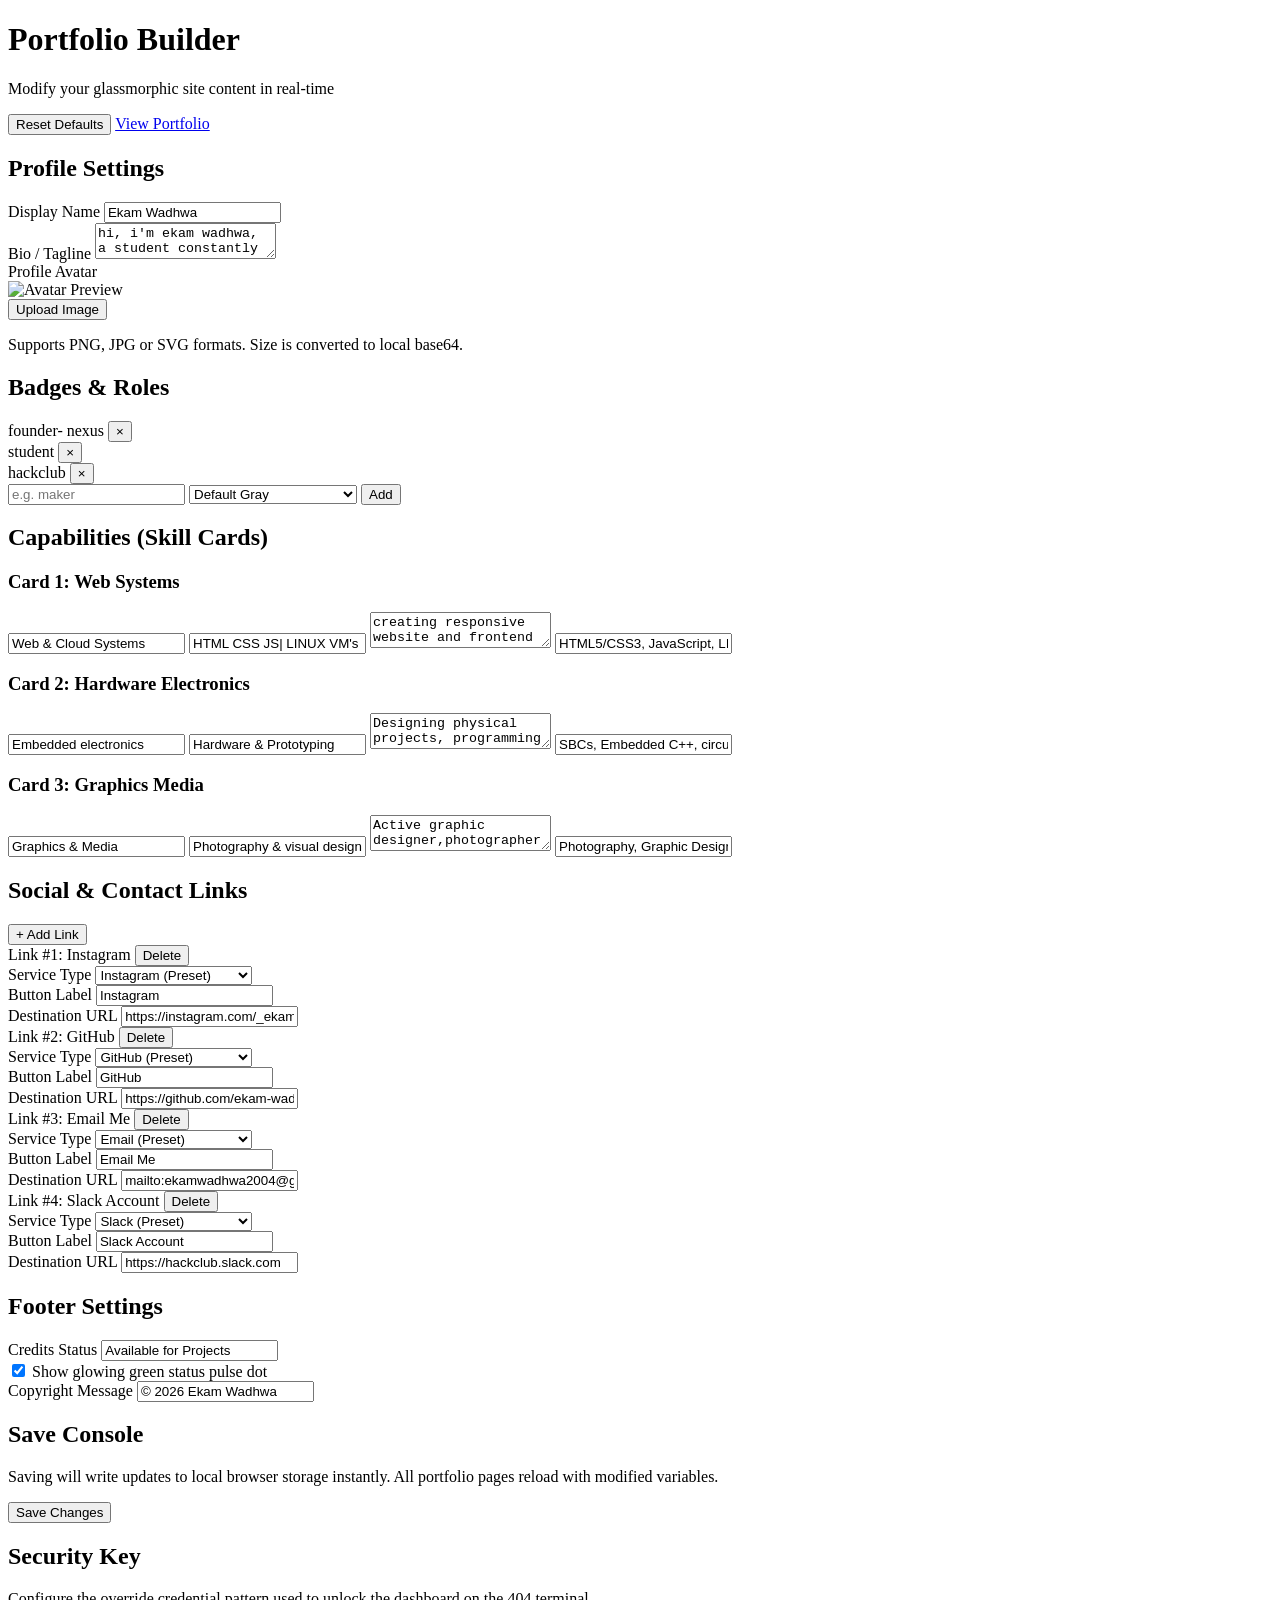
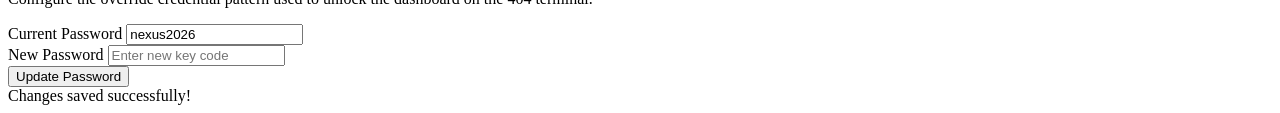
==== edit.html @ 674d0bc9 "Add files via upload" ====
<!doctype html>
<html lang="en">
  <head>
    <meta charset="UTF-8" />
    <meta name="viewport" content="width=device-width, initial-scale=1.0" />
    <title>Portfolio Console - Dashboard</title>
    <link rel="stylesheet" href="style.css" />
    <link rel="stylesheet" href="edit.css" />
  </head>
  <body>
    <!-- Floating background glow blobs -->
    <div class="bg-glow-container" aria-hidden="true">
      <div class="glow-blob blob1"></div>
      <div class="glow-blob blob2"></div>
      <div class="glow-blob blob3"></div>
    </div>

    <div class="editor-container">
      <header class="editor-header">
        <div>
          <h1 class="editor-title">Portfolio Builder</h1>
          <p class="editor-subtitle">Modify your glassmorphic site content in real-time</p>
        </div>
        <div class="header-actions">
          <button class="btn-secondary" onclick="resetToDefaults()">Reset Defaults</button>
          <a href="index.html" class="btn-primary">View Portfolio</a>
        </div>
      </header>

      <div class="editor-grid">
        <!-- Main Form Settings -->
        <main class="editor-main">
          
          <!-- Section 1: Profile -->
          <section class="settings-card">
            <h2 class="card-title">Profile Settings</h2>
            <div class="form-group">
              <label for="profileName">Display Name</label>
              <input type="text" id="profileName" placeholder="Ekam Wadhwa" />
            </div>
            <div class="form-group">
              <label for="profileTagline">Bio / Tagline</label>
              <textarea id="profileTagline" rows="2" placeholder="Tell visitors about yourself..."></textarea>
            </div>
            <div class="form-group">
              <label>Profile Avatar</label>
              <div class="avatar-upload-zone">
                <div class="avatar-preview-container">
                  <img id="avatarPreview" src="avatar.png" alt="Avatar Preview" />
                </div>
                <div class="upload-controls">
                  <input type="file" id="avatarFileInput" accept="image/*" style="display: none;" onchange="handleAvatarUpload(this)" />
                  <button class="btn-secondary" onclick="document.getElementById('avatarFileInput').click()">Upload Image</button>
                  <p class="upload-tip">Supports PNG, JPG or SVG formats. Size is converted to local base64.</p>
                </div>
              </div>
            </div>
          </section>

          <!-- Section 2: Badges -->
          <section class="settings-card">
            <h2 class="card-title">Badges & Roles</h2>
            <div class="badge-manager">
              <div class="badge-list" id="badgeList">
                <!-- Badges dynamically rendered here -->
              </div>
              <div class="add-badge-form">
                <input type="text" id="newBadgeText" placeholder="e.g. maker" />
                <select id="newBadgeType">
                  <option value="default">Default Gray</option>
                  <option value="hackclub">Hack Club Red (w/ Flag)</option>
                </select>
                <button class="btn-secondary" onclick="addBadge()">Add</button>
              </div>
            </div>
          </section>

          <!-- Section 3: Skills -->
          <section class="settings-card">
            <h2 class="card-title">Capabilities (Skill Cards)</h2>
            
            <div class="skill-tabs-container">
              <!-- Skill card forms -->
              <div class="skill-edit-box">
                <h3 class="skill-box-title">Card 1: Web Systems</h3>
                <input type="text" id="skill0Title" placeholder="Title" />
                <input type="text" id="skill0Subtitle" placeholder="Subtitle" />
                <textarea id="skill0Desc" placeholder="Description" rows="2"></textarea>
                <input type="text" id="skill0Tags" placeholder="Tags (comma-separated)" />
              </div>
              
              <div class="skill-edit-box">
                <h3 class="skill-box-title">Card 2: Hardware Electronics</h3>
                <input type="text" id="skill1Title" placeholder="Title" />
                <input type="text" id="skill1Subtitle" placeholder="Subtitle" />
                <textarea id="skill1Desc" placeholder="Description" rows="2"></textarea>
                <input type="text" id="skill1Tags" placeholder="Tags (comma-separated)" />
              </div>
              
              <div class="skill-edit-box">
                <h3 class="skill-box-title">Card 3: Graphics Media</h3>
                <input type="text" id="skill2Title" placeholder="Title" />
                <input type="text" id="skill2Subtitle" placeholder="Subtitle" />
                <textarea id="skill2Desc" placeholder="Description" rows="2"></textarea>
                <input type="text" id="skill2Tags" placeholder="Tags (comma-separated)" />
              </div>
            </div>
          </section>

          <!-- Section 4: Social Links -->
          <section class="settings-card">
            <div class="section-header-flex">
              <h2 class="card-title">Social & Contact Links</h2>
              <button class="btn-secondary btn-sm" onclick="addLinkBlock()">+ Add Link</button>
            </div>
            <div class="links-list-manager" id="linksList">
              <!-- Links dynamically rendered here -->
            </div>
          </section>

          <!-- Section 5: Footer settings -->
          <section class="settings-card">
            <h2 class="card-title">Footer Settings</h2>
            <div class="form-group">
              <label for="footerCredits">Credits Status</label>
              <input type="text" id="footerCredits" placeholder="e.g. Available for Projects" />
            </div>
            <div class="form-group checkbox-group">
              <input type="checkbox" id="footerPulseDot" />
              <label for="footerPulseDot">Show glowing green status pulse dot</label>
            </div>
            <div class="form-group">
              <label for="footerCopyright">Copyright Message</label>
              <input type="text" id="footerCopyright" placeholder="e.g. &copy; 2026 Ekam Wadhwa" />
            </div>
          </section>

        </main>

        <!-- Sidebar Actions & Configurations -->
        <aside class="editor-sidebar">
          
          <!-- Save Console Panel -->
          <div class="settings-card save-panel">
            <h2 class="card-title">Save Console</h2>
            <p class="sidebar-text">Saving will write updates to local browser storage instantly. All portfolio pages reload with modified variables.</p>
            <button class="btn-primary w-full text-center" onclick="savePortfolioState()">Save Changes</button>
          </div>

          <!-- Password Settings -->
          <div class="settings-card">
            <h2 class="card-title">Security Key</h2>
            <p class="sidebar-text">Configure the override credential pattern used to unlock the dashboard on the 404 terminal.</p>
            <div class="form-group">
              <label for="currentPassword">Current Password</label>
              <input type="text" id="currentPassword" readonly class="input-disabled" />
            </div>
            <div class="form-group">
              <label for="newPassword">New Password</label>
              <input type="text" id="newPassword" placeholder="Enter new key code" />
            </div>
            <button class="btn-secondary w-full" onclick="changePassword()">Update Password</button>
          </div>

        </aside>
      </div>
    </div>

    <!-- Floating toast banner notification -->
    <div class="toast" id="toastMessage">Changes saved successfully!</div>

    <script>
      // Fallback state structure matching script.js
      const DEFAULT_STATE = {
        name: "Ekam Wadhwa",
        tagline: "hi, i'm ekam wadhwa, a student constantly upgrading his skills",
        avatar: "avatar.png",
        badges: [
          { text: "founder- nexus", type: "hackclub" },
          { text: "student", type: "default" },
          { text: "hackclub", type: "default" }
        ],
        skillsTitle: "What can I Do?",
        skills: [
          {
            id: "web",
            title: "Web & Cloud Systems",
            subtitle: "HTML CSS JS| LINUX VM's",
            description: "creating responsive website and frontend development and using virtual machines on google cloud",
            tags: ["HTML5/CSS3", "JavaScript", "LINUX", "Cloud Dev"],
            class: "web",
            icon: `<svg width="20" height="20" fill="none" stroke="currentColor" stroke-width="2" stroke-linecap="round" stroke-linejoin="round" viewBox="0 0 24 24"><circle cx="12" cy="12" r="10"></circle><line x1="2" y1="12" x2="22" y2="12"></line><path d="M12 2a15.3 15.3 0 0 1 4 10 15.3 15.3 0 0 1-4 10 15.3 15.3 0 0 1-4-10 15.3 15.3 0 0 1 4-10z"></path></svg>`
          },
          {
            id: "hardware",
            title: "Embedded electronics",
            subtitle: "Hardware & Prototyping",
            description: "Designing physical projects, programming embedded systems,and making custom enclosures and pcb's for diffrent soc's and Single Board Computers",
            tags: ["SBCs", "Embedded C++", "circuit desing", "Electronics"],
            class: "hardware",
            icon: `<svg width="20" height="20" fill="none" stroke="currentColor" stroke-width="2" stroke-linecap="round" stroke-linejoin="round" viewBox="0 0 24 24"><rect x="2" y="2" width="20" height="20" rx="2" ry="2"></rect><rect x="6" y="6" width="12" height="12" rx="2" ry="2"></rect><line x1="9" y1="1" x2="9" y2="2"></line><line x1="15" y1="1" x2="15" y2="2"></line><line x1="9" y1="22" x2="9" y2="23"></line><line x1="15" y1="22" x2="15" y2="23"></line><line x1="22" y1="9" x2="23" y2="9"></line><line x1="22" y1="15" x2="23" y2="15"></line><line x1="1" y1="9" x2="2" y2="9"></line><line x1="1" y1="15" x2="2" y2="15"></line></svg>`
          },
          {
            id: "design",
            title: "Graphics & Media",
            subtitle: "Photography & visual design",
            description: "Active graphic designer,photographer, editor videos, and running a small club called nexus",
            tags: ["Photography", "Graphic Design", "Color Grading", "leading"],
            class: "design",
            icon: `<svg width="20" height="20" fill="none" stroke="currentColor" stroke-width="2" stroke-linecap="round" stroke-linejoin="round" viewBox="0 0 24 24"><path d="M23 19a2 2 0 0 1-2 2H3a2 2 0 0 1-2-2V8a2 2 0 0 1 2-2h4l2-3h6l2 3h4a2 2 0 0 1 2 2z"></path><circle cx="12" cy="13" r="4"></circle></svg>`
          }
        ],
        links: [
          {
            id: "insta",
            text: "Instagram",
            url: "https://instagram.com/_ekamwadhwa",
            type: "instagram",
            icon: "instagram"
          },
          {
            id: "github",
            text: "GitHub",
            url: "https://github.com/ekam-wadhwa1",
            type: "github",
            icon: "github"
          },
          {
            id: "email",
            text: "Email Me",
            url: "mailto:ekamwadhwa2004@gmail.com?",
            type: "email",
            icon: "email"
          },
          {
            id: "slack",
            text: "Slack Account",
            url: "https://hackclub.slack.com",
            type: "slack",
            icon: "slack"
          }
        ],
        footer: {
          credits: "Available for Projects",
          copyright: "© 2026 Ekam Wadhwa",
          pulseDot: true
        }
      };

      let state = {};

      // Initialize dashboard inputs from LocalStorage state
      function loadDashboard() {
        const stored = localStorage.getItem('portfolioState');
        if (stored) {
          try {
            state = JSON.parse(stored);
          } catch(e) {
            state = JSON.parse(JSON.stringify(DEFAULT_STATE));
          }
        } else {
          state = JSON.parse(JSON.stringify(DEFAULT_STATE));
        }

        // Profile mapping
        document.getElementById('profileName').value = state.name || '';
        document.getElementById('profileTagline').value = state.tagline || '';
        document.getElementById('avatarPreview').src = state.avatar || 'avatar.png';

        // Security code
        document.getElementById('currentPassword').value = localStorage.getItem('portfolioPassword') || 'nexus2026';

        // Badges mapping
        renderBadgesList();

        // Skills mapping
        for(let i=0; i<3; i++) {
          if (state.skills && state.skills[i]) {
            document.getElementById(`skill${i}Title`).value = state.skills[i].title || '';
            document.getElementById(`skill${i}Subtitle`).value = state.skills[i].subtitle || '';
            document.getElementById(`skill${i}Desc`).value = state.skills[i].description || '';
            document.getElementById(`skill${i}Tags`).value = (state.skills[i].tags || []).join(', ');
          }
        }

        // Links list mapping
        renderLinksList();

        // Footer mapping
        if (state.footer) {
          document.getElementById('footerCredits').value = state.footer.credits || '';
          document.getElementById('footerPulseDot').checked = !!state.footer.pulseDot;
          document.getElementById('footerCopyright').value = state.footer.copyright || '';
        }
      }

      // Badges builder UI
      function renderBadgesList() {
        const badgeList = document.getElementById('badgeList');
        badgeList.innerHTML = '';
        if (!state.badges || state.badges.length === 0) {
          badgeList.innerHTML = `<p class="empty-tip text-muted">No badges added yet.</p>`;
          return;
        }
        state.badges.forEach((b, idx) => {
          const chip = document.createElement('div');
          chip.className = `badge-chip ${b.type === 'hackclub' ? 'badge-hackclub' : ''}`;
          chip.innerHTML = `
            <span>${b.text}</span>
            <button onclick="removeBadge(${idx})">&times;</button>
          `;
          badgeList.appendChild(chip);
        });
      }

      function addBadge() {
        const input = document.getElementById('newBadgeText');
        const select = document.getElementById('newBadgeType');
        const text = input.value.trim();
        if (!text) return;
        
        if (!state.badges) state.badges = [];
        state.badges.push({ text: text, type: select.value });
        input.value = '';
        
        renderBadgesList();
      }

      function removeBadge(idx) {
        state.badges.splice(idx, 1);
        renderBadgesList();
      }

      // Avatar conversion to base64 data url
      function handleAvatarUpload(input) {
        if (input.files && input.files[0]) {
          const reader = new FileReader();
          reader.onload = function(e) {
            state.avatar = e.target.result;
            document.getElementById('avatarPreview').src = e.target.result;
          }
          reader.readAsDataURL(input.files[0]);
        }
      }

      // Links builder UI
      function renderLinksList() {
        const listDiv = document.getElementById('linksList');
        listDiv.innerHTML = '';
        if (!state.links || state.links.length === 0) {
          listDiv.innerHTML = `<p class="empty-tip text-muted">No links configured.</p>`;
          return;
        }

        state.links.forEach((link, idx) => {
          const block = document.createElement('div');
          block.className = 'link-edit-block';
          
          const isPreset = ['instagram', 'github', 'email', 'slack'].includes(link.type ? link.type.toLowerCase() : '');
          
          block.innerHTML = `
            <div class="link-edit-header">
              <span class="link-index-title">Link #${idx + 1}: ${link.text || 'Unnamed'}</span>
              <button class="btn-remove-link" onclick="removeLink(${idx})">Delete</button>
            </div>
            <div class="link-edit-fields">
              <div class="form-group-flex">
                <div class="form-group select-wrap">
                  <label>Service Type</label>
                  <select onchange="updateLinkType(${idx}, this.value)" class="link-type-select">
                    <option value="instagram" ${link.type === 'instagram' ? 'selected' : ''}>Instagram (Preset)</option>
                    <option value="github" ${link.type === 'github' ? 'selected' : ''}>GitHub (Preset)</option>
                    <option value="email" ${link.type === 'email' ? 'selected' : ''}>Email (Preset)</option>
                    <option value="slack" ${link.type === 'slack' ? 'selected' : ''}>Slack (Preset)</option>
                    <option value="custom" ${!isPreset ? 'selected' : ''}>Custom/Other Website</option>
                  </select>
                </div>
                <div class="form-group flex-2">
                  <label>Button Label</label>
                  <input type="text" value="${link.text || ''}" oninput="updateLinkText(${idx}, this.value)" placeholder="e.g. LinkedIn" />
                </div>
              </div>
              <div class="form-group">
                <label>Destination URL</label>
                <input type="text" value="${link.url || ''}" oninput="updateLinkUrl(${idx}, this.value)" placeholder="e.g. https://linkedin.com/in/..." />
              </div>
              
              <!-- Custom Styling overrides (visible if type is custom) -->
              <div class="custom-link-fields" style="display: ${!isPreset ? 'block' : 'none'};">
                <div class="form-group-flex">
                  <div class="form-group">
                    <label>Icon</label>
                    <select onchange="updateLinkIconPreset(${idx}, this.value)">
                      <option value="globe" ${link.icon === 'globe' ? 'selected' : ''}>Globe (Default)</option>
                      <option value="instagram" ${link.icon === 'instagram' ? 'selected' : ''}>Instagram Icon</option>
                      <option value="github" ${link.icon === 'github' ? 'selected' : ''}>GitHub Icon</option>
                      <option value="email" ${link.icon === 'email' ? 'selected' : ''}>Mail Envelope</option>
                      <option value="slack" ${link.icon === 'slack' ? 'selected' : ''}>Slack Logo</option>
                      <option value="custom" ${link.customIcon ? 'selected' : ''}>Upload Custom Icon</option>
                    </select>
                  </div>
                  
                  <div class="form-group file-icon-upload" style="display: ${link.icon === 'custom' || link.customIcon ? 'block' : 'none'};">
                    <label>Icon File</label>
                    <input type="file" accept="image/*" onchange="handleLinkIconUpload(event, ${idx})" />
                  </div>
                </div>

                <div class="custom-style-colors">
                  <div class="form-group-color">
                    <label>Text Color</label>
                    <input type="color" value="${link.textColor || '#ffffff'}" onchange="updateLinkStyle(${idx}, 'textColor', this.value)" />
                  </div>
                  <div class="form-group-color">
                    <label>Hover Border</label>
                    <input type="color" value="${rgbaToHex(link.borderColor) || '#ffffff'}" onchange="updateLinkColorStyle(${idx}, 'borderColor', this.value, 0.5)" />
                  </div>
                  <div class="form-group-color">
                    <label>Glow Shadow</label>
                    <input type="color" value="${rgbaToHex(link.glowColor) || '#3b82f6'}" onchange="updateLinkColorStyle(${idx}, 'glowColor', this.value, 0.4)" />
                  </div>
                </div>
              </div>
            </div>
          `;
          listDiv.appendChild(block);
        });
      }

      // Helper function to convert RGB/RGBA color inputs back to Hex
      function rgbaToHex(rgba) {
        if (!rgba) return '#ffffff';
        if (rgba.startsWith('#')) return rgba;
        const parts = rgba.match(/^rgba?\((\d+),\s*(\d+),\s*(\d+)(?:,\s*([\d.]+))?\)$/);
        if (!parts) return '#ffffff';
        const r = parseInt(parts[1]).toString(16).padStart(2, '0');
        const g = parseInt(parts[2]).toString(16).padStart(2, '0');
        const b = parseInt(parts[3]).toString(16).padStart(2, '0');
        return `#${r}${g}${b}`;
      }

      function addLinkBlock() {
        if (!state.links) state.links = [];
        state.links.push({
          id: 'link_' + Date.now(),
          text: 'New Link',
          url: 'https://',
          type: 'custom',
          icon: 'globe',
          textColor: '#ffffff',
          borderColor: 'rgba(255, 255, 255, 0.2)',
          glowColor: 'rgba(255, 255, 255, 0.1)',
          bgColor: 'rgba(255, 255, 255, 0.03)'
        });
        renderLinksList();
      }

      function removeLink(idx) {
        state.links.splice(idx, 1);
        renderLinksList();
      }

      function updateLinkText(idx, val) {
        state.links[idx].text = val;
      }

      function updateLinkUrl(idx, val) {
        state.links[idx].url = val;
      }

      function updateLinkType(idx, val) {
        state.links[idx].type = val;
        // Reset defaults on service switch
        if (val !== 'custom') {
          state.links[idx].icon = val;
          delete state.links[idx].customIcon;
          delete state.links[idx].borderColor;
          delete state.links[idx].glowColor;
          delete state.links[idx].textColor;
        } else {
          state.links[idx].icon = 'globe';
          state.links[idx].textColor = '#ffffff';
          state.links[idx].borderColor = 'rgba(255, 255, 255, 0.2)';
          state.links[idx].glowColor = 'rgba(255, 255, 255, 0.1)';
        }
        renderLinksList();
      }

      function updateLinkIconPreset(idx, val) {
        state.links[idx].icon = val;
        if (val !== 'custom') {
          delete state.links[idx].customIcon;
        }
        renderLinksList();
      }

      function handleLinkIconUpload(event, idx) {
        const file = event.target.files[0];
        if (file) {
          const reader = new FileReader();
          reader.onload = function(e) {
            state.links[idx].customIcon = e.target.result;
          };
          reader.readAsDataURL(file);
        }
      }

      function updateLinkStyle(idx, key, val) {
        state.links[idx][key] = val;
      }

      function hexToRgba(hex, alpha) {
        const r = parseInt(hex.slice(1, 3), 16);
        const g = parseInt(hex.slice(3, 5), 16);
        const b = parseInt(hex.slice(5, 7), 16);
        return `rgba(${r}, ${g}, ${b}, ${alpha})`;
      }

      function updateLinkColorStyle(idx, key, hexVal, alpha) {
        state.links[idx][key] = hexToRgba(hexVal, alpha);
      }

      // Password Manager
      function changePassword() {
        const newPass = document.getElementById('newPassword').value.trim();
        if (!newPass) {
          showToast("Password cannot be blank!", true);
          return;
        }
        localStorage.setItem('portfolioPassword', newPass);
        document.getElementById('currentPassword').value = newPass;
        document.getElementById('newPassword').value = '';
        showToast("Access password updated!");
      }

      // State Save Action
      function savePortfolioState() {
        // Build state object values
        state.name = document.getElementById('profileName').value.trim();
        state.tagline = document.getElementById('profileTagline').value.trim();

        // Re-compile skill card data
        if (!state.skills) state.skills = [];
        for(let i=0; i<3; i++) {
          if (!state.skills[i]) {
            state.skills[i] = { id: i===0 ? 'web' : i===1 ? 'hardware' : 'design', class: i===0 ? 'web' : i===1 ? 'hardware' : 'design' };
          }
          state.skills[i].title = document.getElementById(`skill${i}Title`).value.trim();
          state.skills[i].subtitle = document.getElementById(`skill${i}Subtitle`).value.trim();
          state.skills[i].description = document.getElementById(`skill${i}Desc`).value.trim();
          state.skills[i].tags = document.getElementById(`skill${i}Tags`).value.split(',').map(t => t.trim()).filter(t => t);
        }

        // Footer mapping
        if (!state.footer) state.footer = {};
        state.footer.credits = document.getElementById('footerCredits').value.trim();
        state.footer.pulseDot = document.getElementById('footerPulseDot').checked;
        state.footer.copyright = document.getElementById('footerCopyright').value.trim();

        // Write to localstorage
        localStorage.setItem('portfolioState', JSON.stringify(state));
        showToast("All changes saved successfully!");
      }

      // Toast notification helper
      function showToast(message, isError = false) {
        const toast = document.getElementById('toastMessage');
        toast.textContent = message;
        toast.style.background = isError ? "rgba(239, 68, 68, 0.9)" : "rgba(16, 185, 129, 0.9)";
        toast.className = "toast show";
        setTimeout(() => {
          toast.className = "toast";
        }, 3000);
      }

      // Reset action
      function resetToDefaults() {
        if (confirm("Are you sure you want to revert all edits back to defaults? This will erase custom avatar/links settings.")) {
          localStorage.removeItem('portfolioState');
          loadDashboard();
          showToast("Portfolio variables reset to default.");
        }
      }

      // Key shortcut check: Ctrl+Alt+Shift redirects back to 404
      window.addEventListener('keydown', (e) => {
        if (e.altKey && e.ctrlKey && e.shiftKey) {
          e.preventDefault();
          window.location.href = '404.html';
        }
      });

      // Init on load
      window.onload = loadDashboard;
    </script>
  </body>
</html>
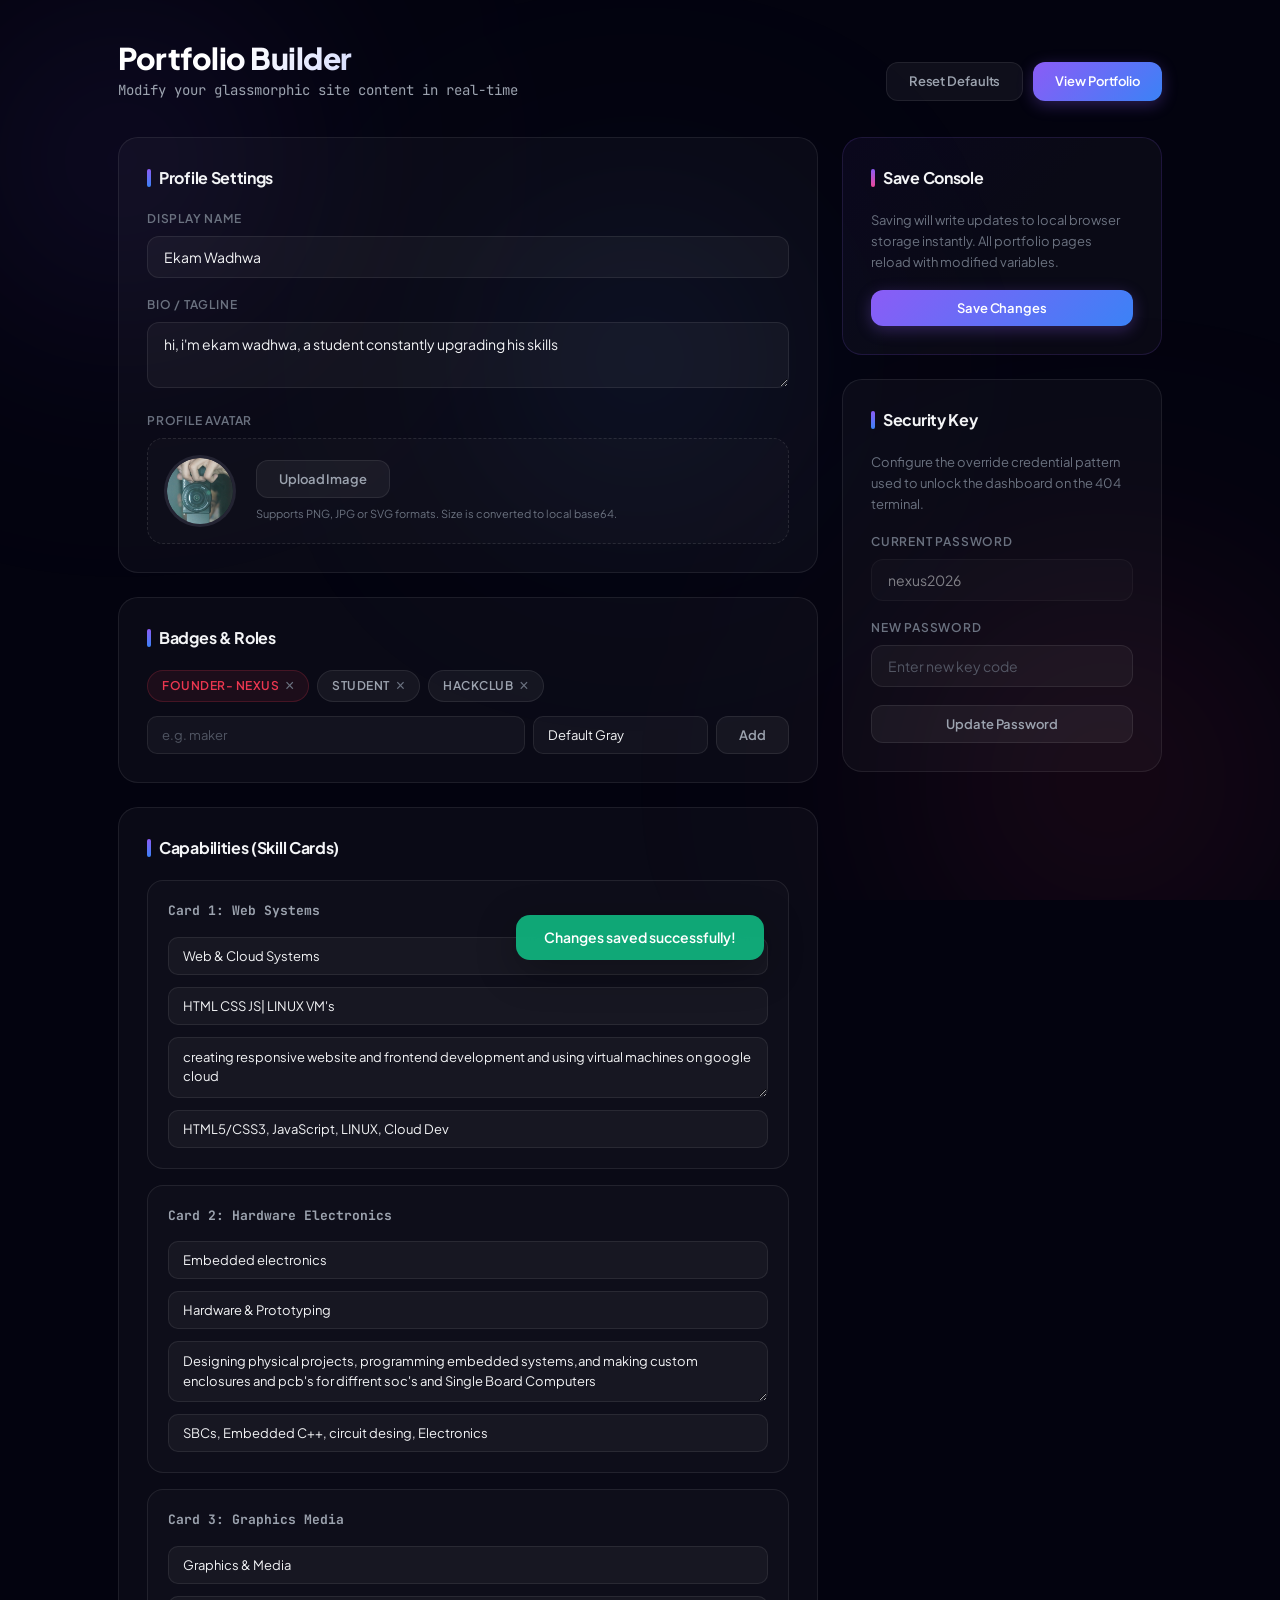
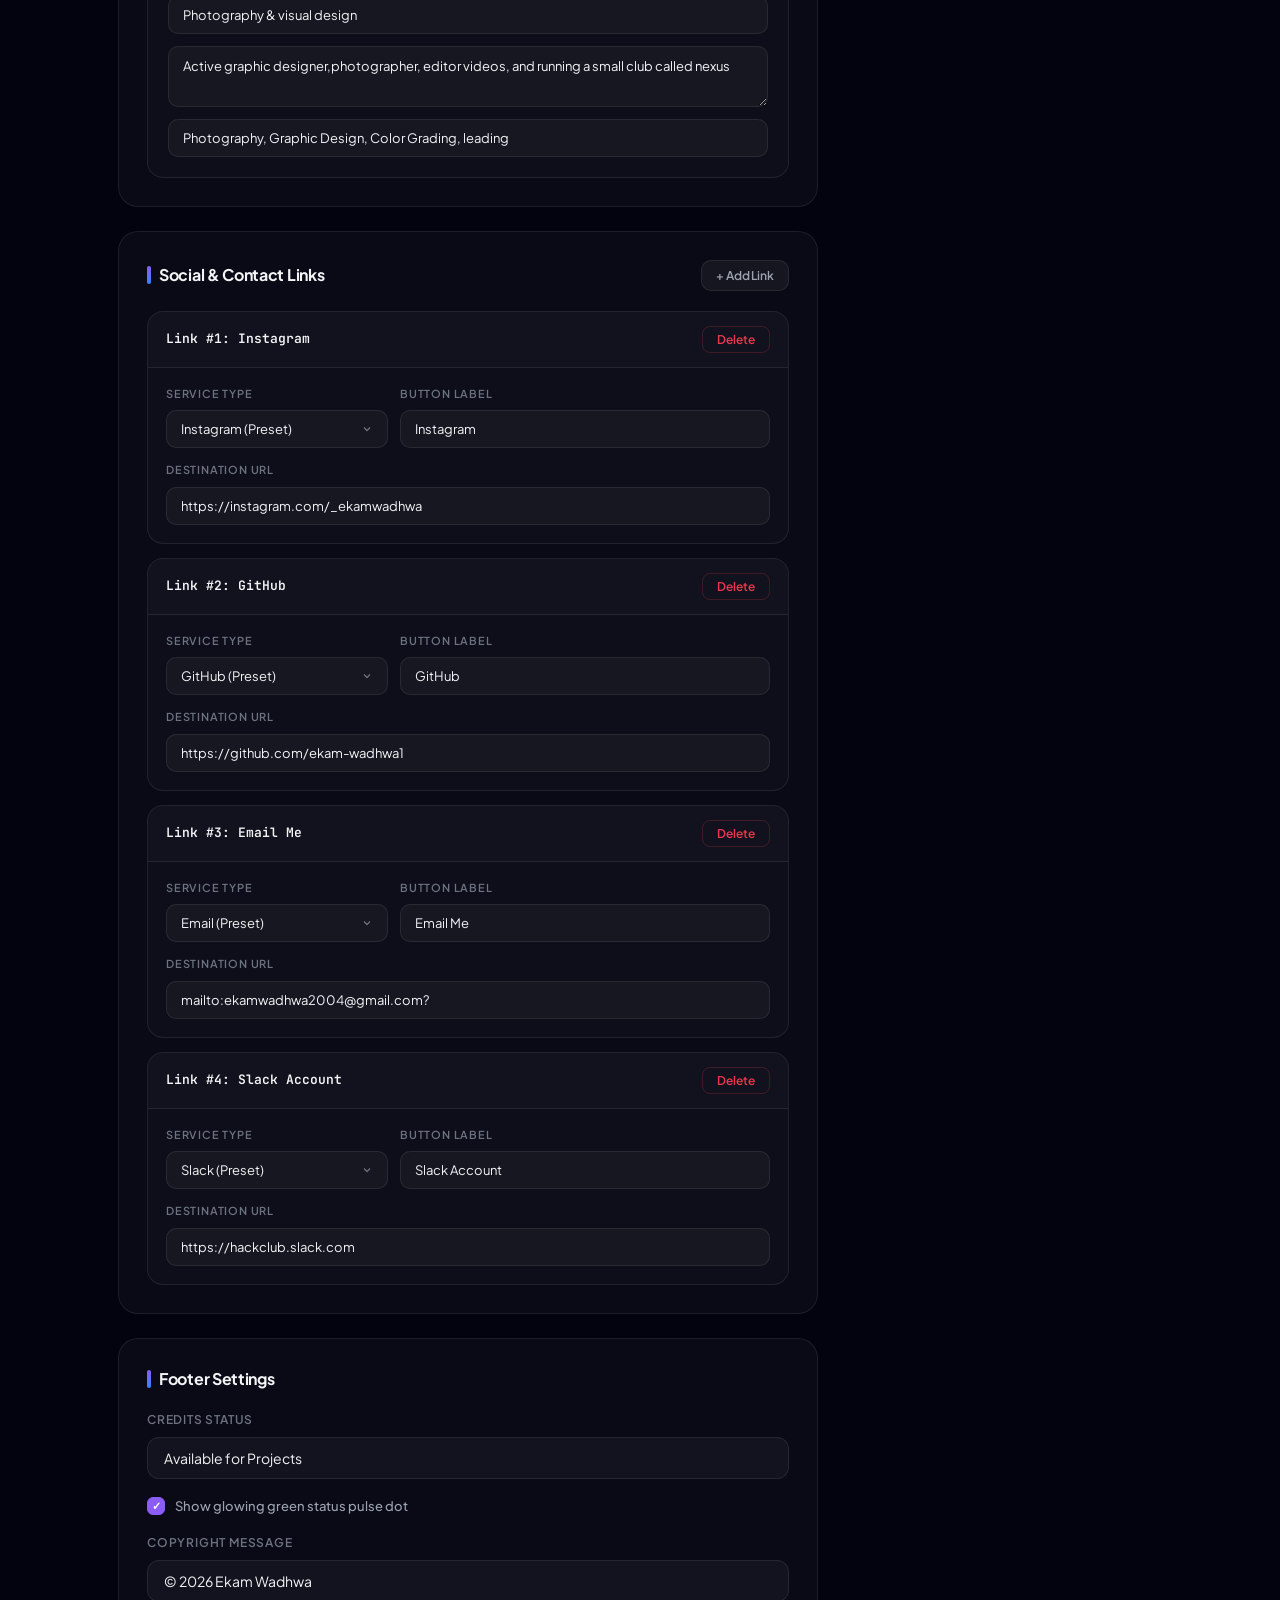
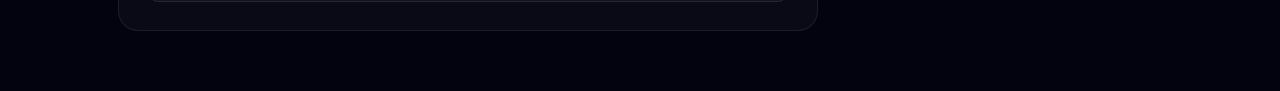
==== commit e56dbe31: "Add files via upload" ====
--- a/edit.html
+++ b/edit.html
@@ -46,7 +46,7 @@
               <label>Profile Avatar</label>
               <div class="avatar-upload-zone">
                 <div class="avatar-preview-container">
-                  <img id="avatarPreview" src="avatar.png" alt="Avatar Preview" />
+                  <img id="avatarPreview" src="avatar/avatar.png" alt="Avatar Preview" />
                 </div>
                 <div class="upload-controls">
                   <input type="file" id="avatarFileInput" accept="image/*" style="display: none;" onchange="handleAvatarUpload(this)" />
@@ -170,11 +170,13 @@
     <div class="toast" id="toastMessage">Changes saved successfully!</div>
 
     <script>
+      const DEFAULT_AVATAR = "avatar/avatar.png";
+
       // Fallback state structure matching script.js
       const DEFAULT_STATE = {
         name: "Ekam Wadhwa",
         tagline: "hi, i'm ekam wadhwa, a student constantly upgrading his skills",
-        avatar: "avatar.png",
+        avatar: DEFAULT_AVATAR,
         badges: [
           { text: "founder- nexus", type: "hackclub" },
           { text: "student", type: "default" },
@@ -255,6 +257,10 @@
         if (stored) {
           try {
             state = JSON.parse(stored);
+            if (!state.avatar || state.avatar === "avatar.png") {
+              state.avatar = DEFAULT_AVATAR;
+              localStorage.setItem('portfolioState', JSON.stringify(state));
+            }
           } catch(e) {
             state = JSON.parse(JSON.stringify(DEFAULT_STATE));
           }
@@ -265,7 +271,7 @@
         // Profile mapping
         document.getElementById('profileName').value = state.name || '';
         document.getElementById('profileTagline').value = state.tagline || '';
-        document.getElementById('avatarPreview').src = state.avatar || 'avatar.png';
+        document.getElementById('avatarPreview').src = state.avatar || DEFAULT_AVATAR;
 
         // Security code
         document.getElementById('currentPassword').value = localStorage.getItem('portfolioPassword') || 'nexus2026';
--- a/style.css
+++ b/style.css
@@ -0,0 +1,744 @@
+@import url('https://fonts.googleapis.com/css2?family=Plus+Jakarta+Sans:wght@300;400;500;600;700;800&family=JetBrains+Mono:wght@400;500;600&display=swap');
+
+:root {
+  --bg-color: #03030f;
+  --card-bg: rgba(255, 255, 255, 0.03);
+  --card-border: rgba(255, 255, 255, 0.08);
+  --card-hover-border: rgba(255, 255, 255, 0.2);
+  --text-primary: #f3f4f6;
+  --text-secondary: #9ca3af;
+  --text-muted: #6b7280;
+  
+  /* Brand/Skill Colors */
+  --color-hackclub: #ec3750;
+  --color-web: #3b82f6;
+  --color-hardware: #10b981;
+  --color-design: #8b5cf6;
+  
+  /* Social Gradients & Glows */
+  --glow-instagram: rgba(225, 48, 108, 0.4);
+  --glow-github: rgba(255, 255, 255, 0.15);
+  --glow-email: rgba(6, 182, 212, 0.4);
+  --glow-slack: rgba(236, 55, 80, 0.4); /* Hack Club / Slack vibe */
+  
+  /* Transitions */
+  --transition-smooth: all 0.4s cubic-bezier(0.16, 1, 0.3, 1);
+  --transition-fast: all 0.2s cubic-bezier(0.16, 1, 0.3, 1);
+}
+
+* {
+  box-sizing: border-box;
+  margin: 0;
+  padding: 0;
+}
+
+body {
+  font-family: 'Plus Jakarta Sans', -apple-system, BlinkMacSystemFont, "Segoe UI", Roboto, Helvetica, Arial, sans-serif;
+  background-color: var(--bg-color);
+  color: var(--text-primary);
+  min-height: 100vh;
+  display: flex;
+  justify-content: center;
+  align-items: center;
+  overflow-x: hidden;
+  position: relative;
+  line-height: 1.5;
+  -webkit-font-smoothing: antialiased;
+}
+
+/* Background floating glow blobs */
+.bg-glow-container {
+  position: fixed;
+  top: 0;
+  left: 0;
+  width: 100vw;
+  height: 100vh;
+  z-index: -2;
+  overflow: hidden;
+  pointer-events: none;
+}
+
+.glow-blob {
+  position: absolute;
+  border-radius: 50%;
+  filter: blur(100px);
+  opacity: 0.15;
+  mix-blend-mode: screen;
+  animation: float 20s infinite alternate ease-in-out;
+}
+
+.blob1 {
+  width: 500px;
+  height: 500px;
+  background: radial-gradient(circle, rgba(139,92,246,0.8) 0%, rgba(0,0,0,0) 70%);
+  top: -10%;
+  left: -10%;
+  animation-duration: 25s;
+}
+
+.blob2 {
+  width: 600px;
+  height: 600px;
+  background: radial-gradient(circle, rgba(236,55,80,0.8) 0%, rgba(0,0,0,0) 70%);
+  bottom: -20%;
+  right: -10%;
+  animation-duration: 30s;
+  animation-delay: -5s;
+}
+
+.blob3 {
+  width: 400px;
+  height: 400px;
+  background: radial-gradient(circle, rgba(59,130,246,0.8) 0%, rgba(0,0,0,0) 70%);
+  top: 40%;
+  left: 50%;
+  transform: translate(-50%, -50%);
+  animation-duration: 22s;
+  animation-delay: -10s;
+}
+
+@keyframes float {
+  0% {
+    transform: translate(0, 0) scale(1);
+  }
+  50% {
+    transform: translate(40px, -60px) scale(1.1);
+  }
+  100% {
+    transform: translate(-20px, 30px) scale(0.95);
+  }
+}
+
+/* Custom cursor tracker highlight background */
+.cursor-highlight {
+  position: fixed;
+  top: 0;
+  left: 0;
+  width: 100vw;
+  height: 100vh;
+  z-index: -1;
+  pointer-events: none;
+  background: radial-gradient(
+    600px circle at var(--mouse-x, 50%) var(--mouse-y, 50%),
+    rgba(255, 255, 255, 0.03),
+    transparent 40%
+  );
+}
+
+/* Glass Card Portfolio Container */
+.portfolio-card {
+  width: 100%;
+  max-width: 520px;
+  padding: 40px 30px;
+  margin: 40px 20px;
+  background: var(--card-bg);
+  border: 1px solid var(--card-border);
+  border-radius: 28px;
+  backdrop-filter: blur(20px);
+  -webkit-backdrop-filter: blur(20px);
+  box-shadow: 0 20px 50px rgba(0, 0, 0, 0.3);
+  text-align: center;
+  position: relative;
+  z-index: 10;
+  animation: cardFadeIn 1s cubic-bezier(0.16, 1, 0.3, 1) forwards;
+}
+
+@keyframes cardFadeIn {
+  from {
+    opacity: 0;
+    transform: translateY(30px);
+  }
+  to {
+    opacity: 1;
+    transform: translateY(0);
+  }
+}
+
+/* Profile Section */
+.profile-header {
+  margin-bottom: 32px;
+  display: flex;
+  flex-direction: column;
+  align-items: center;
+}
+
+.avatar-container {
+  position: relative;
+  width: 110px;
+  height: 110px;
+  margin-bottom: 20px;
+  border-radius: 50%;
+  padding: 3px;
+  background: linear-gradient(135deg, var(--color-hackclub), var(--color-design), var(--color-web));
+  box-shadow: 0 0 20px rgba(236, 55, 80, 0.2);
+}
+
+.avatar {
+  width: 100%;
+  height: 100%;
+  border-radius: 50%;
+  background: #111122;
+  display: flex;
+  justify-content: center;
+  align-items: center;
+  overflow: hidden;
+  border: 3px solid #03030f;
+}
+
+.avatar svg {
+  width: 55%;
+  height: 55%;
+  fill: #fff;
+  opacity: 0.95;
+}
+
+.avatar-glow {
+  position: absolute;
+  top: 0;
+  left: 0;
+  width: 100%;
+  height: 100%;
+  border-radius: 50%;
+  background: linear-gradient(135deg, var(--color-hackclub), var(--color-design), var(--color-web));
+  filter: blur(10px);
+  z-index: -1;
+  opacity: 0.6;
+  animation: rotateGlow 8s linear infinite;
+}
+
+@keyframes rotateGlow {
+  100% {
+    transform: rotate(360deg);
+  }
+}
+
+.name {
+  font-size: 28px;
+  font-weight: 800;
+  letter-spacing: -0.5px;
+  background: linear-gradient(135deg, #ffffff 30%, #a5b4fc 100%);
+  -webkit-background-clip: text;
+  -webkit-text-fill-color: transparent;
+  margin-bottom: 8px;
+}
+
+/* Hack Club Member Badge style */
+.badge-row {
+  display: flex;
+  justify-content: center;
+  gap: 8px;
+  margin-bottom: 12px;
+  flex-wrap: wrap;
+}
+
+.badge {
+  font-size: 11px;
+  font-weight: 700;
+  text-transform: uppercase;
+  letter-spacing: 1px;
+  padding: 4px 12px;
+  border-radius: 20px;
+  background: rgba(255, 255, 255, 0.05);
+  border: 1px solid rgba(255, 255, 255, 0.08);
+  color: var(--text-secondary);
+  display: inline-flex;
+  align-items: center;
+  gap: 4px;
+}
+
+.badge.hackclub {
+  color: var(--color-hackclub);
+  border-color: rgba(236, 55, 80, 0.2);
+  background: rgba(236, 55, 80, 0.08);
+}
+
+.badge.hackclub svg {
+  fill: currentColor;
+  width: 12px;
+  height: 12px;
+}
+
+.tagline {
+  font-size: 14px;
+  color: var(--text-secondary);
+  max-width: 380px;
+  margin: 0 auto;
+  line-height: 1.6;
+}
+
+/* Interactive Skills Grid */
+.skills-container {
+  margin-bottom: 36px;
+  text-align: left;
+}
+
+.section-title {
+  font-size: 12px;
+  font-weight: 700;
+  text-transform: uppercase;
+  letter-spacing: 1.5px;
+  color: var(--text-muted);
+  margin-bottom: 16px;
+  padding-left: 4px;
+  display: flex;
+  align-items: center;
+  justify-content: space-between;
+}
+
+.skills-grid {
+  display: grid;
+  grid-template-columns: 1fr;
+  gap: 12px;
+}
+
+.skill-card {
+  background: rgba(255, 255, 255, 0.02);
+  border: 1px solid var(--card-border);
+  border-radius: 16px;
+  padding: 14px 18px;
+  cursor: pointer;
+  transition: var(--transition-smooth);
+  position: relative;
+  overflow: hidden;
+}
+
+.skill-card::before {
+  content: '';
+  position: absolute;
+  top: 0;
+  left: 0;
+  width: 4px;
+  height: 100%;
+  background: transparent;
+  transition: var(--transition-smooth);
+}
+
+.skill-card.web::before { background: var(--color-web); }
+.skill-card.hardware::before { background: var(--color-hardware); }
+.skill-card.design::before { background: var(--color-design); }
+
+.skill-card:hover {
+  background: rgba(255, 255, 255, 0.04);
+  border-color: var(--card-hover-border);
+  transform: translateY(-2px);
+}
+
+.skill-header {
+  display: flex;
+  justify-content: space-between;
+  align-items: center;
+}
+
+.skill-title-block {
+  display: flex;
+  align-items: center;
+  gap: 12px;
+}
+
+.skill-icon-wrap {
+  width: 32px;
+  height: 32px;
+  border-radius: 8px;
+  display: flex;
+  align-items: center;
+  justify-content: center;
+  background: rgba(255, 255, 255, 0.04);
+  color: var(--text-primary);
+}
+
+.skill-card.web .skill-icon-wrap { color: var(--color-web); background: rgba(59,130,246,0.1); }
+.skill-card.hardware .skill-icon-wrap { color: var(--color-hardware); background: rgba(16,185,129,0.1); }
+.skill-card.design .skill-icon-wrap { color: var(--color-design); background: rgba(139,92,246,0.1); }
+
+.skill-title {
+  font-size: 15px;
+  font-weight: 600;
+  color: var(--text-primary);
+}
+
+.skill-subtitle {
+  font-size: 12px;
+  color: var(--text-secondary);
+  font-family: 'JetBrains Mono', monospace;
+  margin-top: 1px;
+}
+
+.skill-chevron {
+  color: var(--text-muted);
+  transition: var(--transition-smooth);
+  width: 16px;
+  height: 16px;
+  display: flex;
+  align-items: center;
+  justify-content: center;
+}
+
+.skill-card.active .skill-chevron {
+  transform: rotate(180deg);
+}
+
+.skill-detail {
+  max-height: 0;
+  overflow: hidden;
+  transition: var(--transition-smooth);
+  opacity: 0;
+  padding-top: 0;
+}
+
+.skill-card.active .skill-detail {
+  max-height: 160px;
+  opacity: 1;
+  padding-top: 14px;
+  border-top: 1px solid rgba(255, 255, 255, 0.05);
+  margin-top: 12px;
+}
+
+.tech-tags {
+  display: flex;
+  flex-wrap: wrap;
+  gap: 6px;
+}
+
+.tech-tag {
+  font-size: 11px;
+  font-family: 'JetBrains Mono', monospace;
+  padding: 3px 8px;
+  border-radius: 6px;
+  background: rgba(255, 255, 255, 0.04);
+  color: var(--text-secondary);
+  border: 1px solid rgba(255, 255, 255, 0.05);
+}
+
+/* Linktree Social Links */
+.links-container {
+  display: flex;
+  flex-direction: column;
+  gap: 16px;
+  margin-bottom: 24px;
+}
+
+.social-link {
+  position: relative;
+  display: flex;
+  align-items: center;
+  justify-content: space-between;
+  padding: 16px 24px;
+  border-radius: 18px;
+  text-decoration: none;
+  color: var(--text-primary);
+  font-weight: 600;
+  font-size: 16px;
+  background: rgba(255, 255, 255, 0.03);
+  border: 1px solid var(--card-border);
+  transition: var(--transition-smooth);
+  overflow: hidden;
+  z-index: 1;
+}
+
+.social-link::before {
+  content: '';
+  position: absolute;
+  inset: 0;
+  opacity: 0;
+  transition: var(--transition-smooth);
+  z-index: -1;
+}
+
+/* Link Specific Hover Glows */
+.social-link.instagram:hover {
+  border-color: rgba(225, 48, 108, 0.5);
+  box-shadow: 0 8px 24px var(--glow-instagram);
+  transform: translateY(-2px);
+}
+.social-link.instagram::before {
+  background: linear-gradient(135deg, rgba(225, 48, 108, 0.15) 0%, rgba(253, 29, 29, 0.1) 50%, rgba(252, 176, 69, 0.05) 100%);
+  opacity: 1;
+}
+
+.social-link.github:hover {
+  border-color: rgba(255, 255, 255, 0.3);
+  box-shadow: 0 8px 24px var(--glow-github);
+  transform: translateY(-2px);
+}
+.social-link.github::before {
+  background: rgba(255, 255, 255, 0.05);
+  opacity: 1;
+}
+
+.social-link.email:hover {
+  border-color: rgba(6, 182, 212, 0.5);
+  box-shadow: 0 8px 24px var(--glow-email);
+  transform: translateY(-2px);
+}
+.social-link.email::before {
+  background: linear-gradient(135deg, rgba(6, 182, 212, 0.15) 0%, rgba(59, 130, 246, 0.05) 100%);
+  opacity: 1;
+}
+
+.social-link.slack:hover {
+  border-color: rgba(236, 55, 80, 0.5);
+  box-shadow: 0 8px 24px var(--glow-slack);
+  transform: translateY(-2px);
+}
+.social-link.slack::before {
+  background: linear-gradient(135deg, rgba(236, 55, 80, 0.15) 0%, rgba(139, 92, 246, 0.05) 100%);
+  opacity: 1;
+}
+
+.social-left {
+  display: flex;
+  align-items: center;
+  gap: 16px;
+}
+
+.social-icon-wrapper {
+  display: flex;
+  align-items: center;
+  justify-content: center;
+  width: 38px;
+  height: 38px;
+  border-radius: 12px;
+  background: rgba(255, 255, 255, 0.04);
+  transition: var(--transition-fast);
+}
+
+.social-link:hover .social-icon-wrapper {
+  background: rgba(255, 255, 255, 0.08);
+  transform: scale(1.05);
+}
+
+.social-icon-wrapper svg {
+  width: 20px;
+  height: 20px;
+  fill: currentColor;
+}
+
+.social-link.instagram { color: #f43f5e; }
+.social-link.github { color: #f3f4f6; }
+.social-link.email { color: #06b6d4; }
+.social-link.slack { color: #ec3750; } /* custom brand coloring */
+
+.social-link span {
+  font-weight: 600;
+  letter-spacing: -0.2px;
+  color: var(--text-primary);
+  transition: var(--transition-fast);
+}
+
+.social-arrow {
+  opacity: 0.3;
+  transform: translateX(-5px);
+  transition: var(--transition-smooth);
+  color: var(--text-primary);
+}
+
+.social-link:hover .social-arrow {
+  opacity: 1;
+  transform: translateX(0);
+}
+
+/* Footer Section */
+.portfolio-footer {
+  margin-top: 32px;
+  font-size: 11px;
+  color: var(--text-muted);
+  display: flex;
+  flex-direction: column;
+  align-items: center;
+  gap: 4px;
+}
+
+.footer-credits {
+  font-family: 'JetBrains Mono', monospace;
+}
+
+.pulse-dot {
+  display: inline-block;
+  width: 6px;
+  height: 6px;
+  border-radius: 50%;
+  background-color: var(--color-hardware);
+  box-shadow: 0 0 8px var(--color-hardware);
+  margin-right: 4px;
+  animation: pulse 2s infinite;
+}
+
+@keyframes pulse {
+  0% {
+    transform: scale(0.95);
+    box-shadow: 0 0 0 0 rgba(16, 185, 129, 0.7);
+  }
+  70% {
+    transform: scale(1);
+    box-shadow: 0 0 0 6px rgba(16, 185, 129, 0);
+  }
+  100% {
+    transform: scale(0.95);
+    box-shadow: 0 0 0 0 rgba(16, 185, 129, 0);
+  }
+}
+
+/* Media Queries for Mobile Responsiveness */
+@media (max-width: 480px) {
+  .portfolio-card {
+    padding: 30px 20px;
+    margin: 20px 12px;
+    border-radius: 24px;
+  }
+  
+  .name {
+    font-size: 24px;
+  }
+  
+  .social-link {
+    padding: 14px 18px;
+    font-size: 15px;
+  }
+  
+  .social-icon-wrapper {
+    width: 34px;
+    height: 34px;
+  }
+  
+  .social-icon-wrapper svg {
+    width: 18px;
+    height: 18px;
+  }
+}
+
+/* Skeleton Loader CSS */
+.skeleton-container {
+  display: flex;
+  flex-direction: column;
+  align-items: center;
+  width: 100%;
+}
+
+.skeleton-avatar {
+  width: 104px;
+  height: 104px;
+  border-radius: 50%;
+  background: linear-gradient(90deg, rgba(255, 255, 255, 0.03) 25%, rgba(255, 255, 255, 0.08) 50%, rgba(255, 255, 255, 0.03) 75%);
+  background-size: 200% 100%;
+  animation: shimmer 1.6s infinite linear;
+  margin-bottom: 20px;
+}
+
+.skeleton-name {
+  width: 180px;
+  height: 28px;
+  border-radius: 6px;
+  background: linear-gradient(90deg, rgba(255, 255, 255, 0.03) 25%, rgba(255, 255, 255, 0.08) 50%, rgba(255, 255, 255, 0.03) 75%);
+  background-size: 200% 100%;
+  animation: shimmer 1.6s infinite linear;
+  margin-bottom: 12px;
+}
+
+.skeleton-badges {
+  display: flex;
+  gap: 8px;
+  margin-bottom: 16px;
+}
+
+.skeleton-badge {
+  width: 70px;
+  height: 20px;
+  border-radius: 10px;
+  background: linear-gradient(90deg, rgba(255, 255, 255, 0.03) 25%, rgba(255, 255, 255, 0.08) 50%, rgba(255, 255, 255, 0.03) 75%);
+  background-size: 200% 100%;
+  animation: shimmer 1.6s infinite linear;
+}
+
+.skeleton-tagline {
+  width: 80%;
+  height: 16px;
+  border-radius: 4px;
+  background: linear-gradient(90deg, rgba(255, 255, 255, 0.03) 25%, rgba(255, 255, 255, 0.08) 50%, rgba(255, 255, 255, 0.03) 75%);
+  background-size: 200% 100%;
+  animation: shimmer 1.6s infinite linear;
+  margin-bottom: 36px;
+}
+
+.skeleton-section-title {
+  align-self: flex-start;
+  width: 120px;
+  height: 14px;
+  border-radius: 4px;
+  background: linear-gradient(90deg, rgba(255, 255, 255, 0.03) 25%, rgba(255, 255, 255, 0.08) 50%, rgba(255, 255, 255, 0.03) 75%);
+  background-size: 200% 100%;
+  animation: shimmer 1.6s infinite linear;
+  margin-bottom: 16px;
+  margin-left: 4px;
+}
+
+.skeleton-skills {
+  width: 100%;
+  display: flex;
+  flex-direction: column;
+  gap: 12px;
+  margin-bottom: 32px;
+}
+
+.skeleton-skill {
+  width: 100%;
+  height: 60px;
+  border-radius: 16px;
+  background: linear-gradient(90deg, rgba(255, 255, 255, 0.02) 25%, rgba(255, 255, 255, 0.05) 50%, rgba(255, 255, 255, 0.02) 75%);
+  background-size: 200% 100%;
+  animation: shimmer 1.6s infinite linear;
+  border: 1px solid var(--card-border);
+}
+
+.skeleton-links {
+  width: 100%;
+  display: flex;
+  flex-direction: column;
+  gap: 16px;
+  margin-bottom: 32px;
+}
+
+.skeleton-link {
+  width: 100%;
+  height: 56px;
+  border-radius: 18px;
+  background: linear-gradient(90deg, rgba(255, 255, 255, 0.02) 25%, rgba(255, 255, 255, 0.05) 50%, rgba(255, 255, 255, 0.02) 75%);
+  background-size: 200% 100%;
+  animation: shimmer 1.6s infinite linear;
+  border: 1px solid var(--card-border);
+}
+
+.skeleton-footer {
+  width: 100%;
+  display: flex;
+  flex-direction: column;
+  align-items: center;
+  gap: 6px;
+  margin-top: 10px;
+}
+
+.skeleton-footer-line1 {
+  width: 140px;
+  height: 12px;
+  border-radius: 3px;
+  background: linear-gradient(90deg, rgba(255, 255, 255, 0.03) 25%, rgba(255, 255, 255, 0.08) 50%, rgba(255, 255, 255, 0.03) 75%);
+  background-size: 200% 100%;
+  animation: shimmer 1.6s infinite linear;
+}
+
+.skeleton-footer-line2 {
+  width: 100px;
+  height: 10px;
+  border-radius: 3px;
+  background: linear-gradient(90deg, rgba(255, 255, 255, 0.03) 25%, rgba(255, 255, 255, 0.08) 50%, rgba(255, 255, 255, 0.03) 75%);
+  background-size: 200% 100%;
+  animation: shimmer 1.6s infinite linear;
+}
+
+@keyframes shimmer {
+  0% {
+    background-position: -200% 0;
+  }
+  100% {
+    background-position: 200% 0;
+  }
+}
--- a/edit.css
+++ b/edit.css
@@ -0,0 +1,830 @@
+/* ══════════════════════════════════════════════
+   Portfolio Editor Dashboard Styles
+   Extends the design tokens from style.css
+   ══════════════════════════════════════════════ */
+
+/* Override body for editor: allow scroll, full width */
+body {
+  display: block;
+  overflow-y: auto;
+  overflow-x: hidden;
+  padding: 0;
+  min-height: 100vh;
+}
+
+/* ─── Container ─── */
+.editor-container {
+  width: 100%;
+  max-width: 1100px;
+  margin: 0 auto;
+  padding: 40px 28px 60px;
+  position: relative;
+  z-index: 10;
+  animation: editorFadeIn 0.7s cubic-bezier(0.16, 1, 0.3, 1) forwards;
+}
+
+@keyframes editorFadeIn {
+  from { opacity: 0; transform: translateY(20px); }
+  to   { opacity: 1; transform: translateY(0); }
+}
+
+/* ─── Header ─── */
+.editor-header {
+  display: flex;
+  justify-content: space-between;
+  align-items: flex-end;
+  margin-bottom: 36px;
+  flex-wrap: wrap;
+  gap: 16px;
+}
+
+.editor-title {
+  font-size: 30px;
+  font-weight: 800;
+  letter-spacing: -0.5px;
+  background: linear-gradient(135deg, #ffffff 30%, #a5b4fc 100%);
+  -webkit-background-clip: text;
+  -webkit-text-fill-color: transparent;
+  line-height: 1.2;
+}
+
+.editor-subtitle {
+  font-size: 14px;
+  color: var(--text-secondary);
+  margin-top: 4px;
+  font-family: 'JetBrains Mono', monospace;
+  font-weight: 400;
+}
+
+.header-actions {
+  display: flex;
+  gap: 10px;
+  flex-wrap: wrap;
+}
+
+/* ─── Buttons ─── */
+.btn-primary,
+.btn-secondary {
+  font-family: 'Plus Jakarta Sans', sans-serif;
+  font-size: 13px;
+  font-weight: 600;
+  border: none;
+  border-radius: 12px;
+  padding: 10px 22px;
+  cursor: pointer;
+  transition: var(--transition-smooth);
+  text-decoration: none;
+  display: inline-flex;
+  align-items: center;
+  justify-content: center;
+  letter-spacing: -0.1px;
+}
+
+.btn-primary {
+  background: linear-gradient(135deg, var(--color-design), var(--color-web));
+  color: #fff;
+  box-shadow: 0 4px 16px rgba(139, 92, 246, 0.3);
+}
+
+.btn-primary:hover {
+  box-shadow: 0 6px 24px rgba(139, 92, 246, 0.45);
+  transform: translateY(-2px);
+}
+
+.btn-secondary {
+  background: rgba(255, 255, 255, 0.05);
+  color: var(--text-secondary);
+  border: 1px solid var(--card-border);
+}
+
+.btn-secondary:hover {
+  background: rgba(255, 255, 255, 0.08);
+  border-color: rgba(255, 255, 255, 0.15);
+  color: var(--text-primary);
+  transform: translateY(-1px);
+}
+
+.btn-sm {
+  padding: 7px 14px;
+  font-size: 12px;
+  border-radius: 10px;
+}
+
+.w-full { width: 100%; }
+.text-center { text-align: center; justify-content: center; }
+
+/* ─── Grid Layout ─── */
+.editor-grid {
+  display: grid;
+  grid-template-columns: 1fr 320px;
+  gap: 24px;
+  align-items: start;
+}
+
+.editor-main {
+  display: flex;
+  flex-direction: column;
+  gap: 24px;
+}
+
+.editor-sidebar {
+  display: flex;
+  flex-direction: column;
+  gap: 24px;
+  position: sticky;
+  top: 28px;
+}
+
+/* ─── Settings Cards ─── */
+.settings-card {
+  background: var(--card-bg);
+  border: 1px solid var(--card-border);
+  border-radius: 20px;
+  padding: 28px;
+  backdrop-filter: blur(20px);
+  -webkit-backdrop-filter: blur(20px);
+  transition: border-color 0.3s ease;
+}
+
+.settings-card:hover {
+  border-color: rgba(255, 255, 255, 0.12);
+}
+
+.card-title {
+  font-size: 16px;
+  font-weight: 700;
+  color: var(--text-primary);
+  margin-bottom: 20px;
+  letter-spacing: -0.3px;
+  display: flex;
+  align-items: center;
+  gap: 8px;
+}
+
+.card-title::before {
+  content: '';
+  width: 4px;
+  height: 18px;
+  border-radius: 4px;
+  background: linear-gradient(180deg, var(--color-design), var(--color-web));
+  flex-shrink: 0;
+}
+
+.sidebar-text {
+  font-size: 13px;
+  color: var(--text-muted);
+  line-height: 1.6;
+  margin-bottom: 18px;
+}
+
+/* ─── Form Elements ─── */
+.form-group {
+  margin-bottom: 18px;
+}
+
+.form-group:last-child {
+  margin-bottom: 0;
+}
+
+.form-group label {
+  display: block;
+  font-size: 12px;
+  font-weight: 600;
+  text-transform: uppercase;
+  letter-spacing: 0.8px;
+  color: var(--text-muted);
+  margin-bottom: 8px;
+}
+
+.form-group input[type="text"],
+.form-group textarea,
+.form-group select {
+  width: 100%;
+  padding: 11px 16px;
+  font-family: 'Plus Jakarta Sans', sans-serif;
+  font-size: 14px;
+  color: var(--text-primary);
+  background: rgba(255, 255, 255, 0.04);
+  border: 1px solid var(--card-border);
+  border-radius: 12px;
+  outline: none;
+  transition: var(--transition-smooth);
+  -webkit-appearance: none;
+}
+
+.form-group input[type="text"]:focus,
+.form-group textarea:focus,
+.form-group select:focus {
+  border-color: rgba(139, 92, 246, 0.5);
+  background: rgba(139, 92, 246, 0.04);
+  box-shadow: 0 0 0 3px rgba(139, 92, 246, 0.1);
+}
+
+.form-group input[type="text"]::placeholder,
+.form-group textarea::placeholder {
+  color: var(--text-muted);
+  opacity: 0.7;
+}
+
+.form-group textarea {
+  resize: vertical;
+  min-height: 60px;
+  line-height: 1.5;
+}
+
+.form-group select {
+  cursor: pointer;
+  background-image: url("data:image/svg+xml,%3Csvg xmlns='http://www.w3.org/2000/svg' width='12' height='12' viewBox='0 0 24 24' fill='none' stroke='%236b7280' stroke-width='2.5'%3E%3Cpath d='M6 9l6 6 6-6'/%3E%3C/svg%3E");
+  background-repeat: no-repeat;
+  background-position: right 14px center;
+  padding-right: 36px;
+}
+
+.form-group select option {
+  background: #1a1a2e;
+  color: var(--text-primary);
+}
+
+.input-disabled {
+  opacity: 0.5;
+  cursor: not-allowed;
+}
+
+/* Checkbox group */
+.checkbox-group {
+  display: flex;
+  flex-direction: row;
+  align-items: center;
+  gap: 10px;
+}
+
+.checkbox-group label {
+  margin-bottom: 0;
+  text-transform: none;
+  letter-spacing: 0;
+  font-size: 13px;
+  font-weight: 500;
+  color: var(--text-secondary);
+  cursor: pointer;
+}
+
+.checkbox-group input[type="checkbox"] {
+  appearance: none;
+  -webkit-appearance: none;
+  width: 18px;
+  height: 18px;
+  border-radius: 6px;
+  border: 1px solid var(--card-border);
+  background: rgba(255, 255, 255, 0.04);
+  cursor: pointer;
+  position: relative;
+  flex-shrink: 0;
+  transition: var(--transition-smooth);
+}
+
+.checkbox-group input[type="checkbox"]:checked {
+  background: var(--color-design);
+  border-color: var(--color-design);
+}
+
+.checkbox-group input[type="checkbox"]:checked::after {
+  content: '\2713';
+  position: absolute;
+  top: 50%; left: 50%;
+  transform: translate(-50%, -50%);
+  font-size: 11px;
+  font-weight: 700;
+  color: #fff;
+}
+
+/* ─── Avatar Upload Zone ─── */
+.avatar-upload-zone {
+  display: flex;
+  align-items: center;
+  gap: 20px;
+  padding: 16px;
+  background: rgba(255, 255, 255, 0.02);
+  border: 1px dashed rgba(255, 255, 255, 0.1);
+  border-radius: 16px;
+}
+
+.avatar-preview-container {
+  width: 72px;
+  height: 72px;
+  border-radius: 50%;
+  overflow: hidden;
+  border: 3px solid var(--card-border);
+  flex-shrink: 0;
+  background: rgba(17, 17, 34, 1);
+}
+
+.avatar-preview-container img {
+  width: 100%;
+  height: 100%;
+  object-fit: cover;
+}
+
+.upload-controls {
+  flex: 1;
+}
+
+.upload-tip {
+  font-size: 11px;
+  color: var(--text-muted);
+  margin-top: 8px;
+  line-height: 1.4;
+}
+
+/* ─── Badge Manager ─── */
+.badge-manager {
+  display: flex;
+  flex-direction: column;
+  gap: 14px;
+}
+
+.badge-list {
+  display: flex;
+  flex-wrap: wrap;
+  gap: 8px;
+  min-height: 32px;
+}
+
+.badge-chip {
+  display: inline-flex;
+  align-items: center;
+  gap: 6px;
+  padding: 6px 14px;
+  border-radius: 20px;
+  font-size: 12px;
+  font-weight: 600;
+  background: rgba(255, 255, 255, 0.05);
+  border: 1px solid var(--card-border);
+  color: var(--text-secondary);
+  text-transform: uppercase;
+  letter-spacing: 0.5px;
+  transition: var(--transition-smooth);
+}
+
+.badge-chip:hover {
+  border-color: rgba(255, 255, 255, 0.15);
+}
+
+.badge-hackclub {
+  color: var(--color-hackclub);
+  border-color: rgba(236, 55, 80, 0.2);
+  background: rgba(236, 55, 80, 0.08);
+}
+
+.badge-chip button {
+  background: none;
+  border: none;
+  color: var(--text-muted);
+  font-size: 16px;
+  cursor: pointer;
+  padding: 0;
+  line-height: 1;
+  transition: color 0.2s;
+  display: flex;
+  align-items: center;
+}
+
+.badge-chip button:hover {
+  color: var(--color-hackclub);
+}
+
+.add-badge-form {
+  display: flex;
+  gap: 8px;
+  flex-wrap: wrap;
+}
+
+.add-badge-form input[type="text"] {
+  flex: 1;
+  min-width: 120px;
+  padding: 9px 14px;
+  font-family: 'Plus Jakarta Sans', sans-serif;
+  font-size: 13px;
+  color: var(--text-primary);
+  background: rgba(255, 255, 255, 0.04);
+  border: 1px solid var(--card-border);
+  border-radius: 10px;
+  outline: none;
+  transition: var(--transition-smooth);
+}
+
+.add-badge-form input[type="text"]:focus {
+  border-color: rgba(139, 92, 246, 0.5);
+  box-shadow: 0 0 0 3px rgba(139, 92, 246, 0.1);
+}
+
+.add-badge-form input[type="text"]::placeholder {
+  color: var(--text-muted);
+  opacity: 0.7;
+}
+
+.add-badge-form select {
+  padding: 9px 14px;
+  font-family: 'Plus Jakarta Sans', sans-serif;
+  font-size: 13px;
+  color: var(--text-primary);
+  background: rgba(255, 255, 255, 0.04);
+  border: 1px solid var(--card-border);
+  border-radius: 10px;
+  outline: none;
+  cursor: pointer;
+  -webkit-appearance: none;
+  transition: var(--transition-smooth);
+}
+
+.add-badge-form select:focus {
+  border-color: rgba(139, 92, 246, 0.5);
+}
+
+.add-badge-form select option {
+  background: #1a1a2e;
+  color: var(--text-primary);
+}
+
+.empty-tip {
+  font-size: 13px;
+  font-style: italic;
+  padding: 8px 0;
+}
+
+/* ─── Skill Editor ─── */
+.skill-tabs-container {
+  display: flex;
+  flex-direction: column;
+  gap: 16px;
+}
+
+.skill-edit-box {
+  padding: 20px;
+  background: rgba(255, 255, 255, 0.02);
+  border: 1px solid var(--card-border);
+  border-radius: 16px;
+  display: flex;
+  flex-direction: column;
+  gap: 12px;
+  transition: var(--transition-smooth);
+}
+
+.skill-edit-box:hover {
+  border-color: rgba(255, 255, 255, 0.12);
+}
+
+.skill-box-title {
+  font-size: 13px;
+  font-weight: 700;
+  color: var(--text-secondary);
+  font-family: 'JetBrains Mono', monospace;
+  margin-bottom: 4px;
+}
+
+.skill-edit-box input[type="text"],
+.skill-edit-box textarea {
+  width: 100%;
+  padding: 10px 14px;
+  font-family: 'Plus Jakarta Sans', sans-serif;
+  font-size: 13px;
+  color: var(--text-primary);
+  background: rgba(255, 255, 255, 0.04);
+  border: 1px solid var(--card-border);
+  border-radius: 10px;
+  outline: none;
+  transition: var(--transition-smooth);
+}
+
+.skill-edit-box input[type="text"]:focus,
+.skill-edit-box textarea:focus {
+  border-color: rgba(139, 92, 246, 0.5);
+  box-shadow: 0 0 0 3px rgba(139, 92, 246, 0.1);
+}
+
+.skill-edit-box input[type="text"]::placeholder,
+.skill-edit-box textarea::placeholder {
+  color: var(--text-muted);
+  opacity: 0.7;
+}
+
+.skill-edit-box textarea {
+  resize: vertical;
+  min-height: 50px;
+  line-height: 1.5;
+}
+
+/* ─── Links Editor ─── */
+.section-header-flex {
+  display: flex;
+  justify-content: space-between;
+  align-items: center;
+  margin-bottom: 20px;
+}
+
+.section-header-flex .card-title {
+  margin-bottom: 0;
+}
+
+.links-list-manager {
+  display: flex;
+  flex-direction: column;
+  gap: 14px;
+}
+
+.link-edit-block {
+  background: rgba(255, 255, 255, 0.02);
+  border: 1px solid var(--card-border);
+  border-radius: 16px;
+  overflow: hidden;
+  transition: var(--transition-smooth);
+}
+
+.link-edit-block:hover {
+  border-color: rgba(255, 255, 255, 0.12);
+}
+
+.link-edit-header {
+  display: flex;
+  justify-content: space-between;
+  align-items: center;
+  padding: 14px 18px;
+  border-bottom: 1px solid var(--card-border);
+  background: rgba(255, 255, 255, 0.015);
+}
+
+.link-index-title {
+  font-size: 13px;
+  font-weight: 600;
+  color: var(--text-primary);
+  font-family: 'JetBrains Mono', monospace;
+}
+
+.btn-remove-link {
+  background: none;
+  border: 1px solid rgba(239, 68, 68, 0.2);
+  color: var(--color-hackclub);
+  font-size: 12px;
+  font-weight: 600;
+  font-family: 'Plus Jakarta Sans', sans-serif;
+  padding: 5px 14px;
+  border-radius: 8px;
+  cursor: pointer;
+  transition: var(--transition-smooth);
+}
+
+.btn-remove-link:hover {
+  background: rgba(239, 68, 68, 0.1);
+  border-color: rgba(239, 68, 68, 0.4);
+}
+
+.link-edit-fields {
+  padding: 18px;
+  display: flex;
+  flex-direction: column;
+  gap: 14px;
+}
+
+.link-edit-fields .form-group {
+  margin-bottom: 0;
+}
+
+.link-edit-fields .form-group label {
+  font-size: 11px;
+}
+
+.link-edit-fields .form-group input[type="text"],
+.link-edit-fields .form-group select {
+  width: 100%;
+  padding: 10px 14px;
+  font-family: 'Plus Jakarta Sans', sans-serif;
+  font-size: 13px;
+  color: var(--text-primary);
+  background: rgba(255, 255, 255, 0.04);
+  border: 1px solid var(--card-border);
+  border-radius: 10px;
+  outline: none;
+  transition: var(--transition-smooth);
+}
+
+.link-edit-fields .form-group input[type="text"]:focus,
+.link-edit-fields .form-group select:focus {
+  border-color: rgba(139, 92, 246, 0.5);
+  box-shadow: 0 0 0 3px rgba(139, 92, 246, 0.1);
+}
+
+.link-edit-fields .form-group input[type="text"]::placeholder {
+  color: var(--text-muted);
+  opacity: 0.7;
+}
+
+.link-edit-fields .form-group select {
+  cursor: pointer;
+  -webkit-appearance: none;
+  background-image: url("data:image/svg+xml,%3Csvg xmlns='http://www.w3.org/2000/svg' width='12' height='12' viewBox='0 0 24 24' fill='none' stroke='%236b7280' stroke-width='2.5'%3E%3Cpath d='M6 9l6 6 6-6'/%3E%3C/svg%3E");
+  background-repeat: no-repeat;
+  background-position: right 14px center;
+  padding-right: 36px;
+}
+
+.link-edit-fields .form-group select option {
+  background: #1a1a2e;
+  color: var(--text-primary);
+}
+
+.form-group-flex {
+  display: flex;
+  gap: 12px;
+}
+
+.form-group-flex > * {
+  flex: 1;
+}
+
+.form-group-flex .flex-2 {
+  flex: 2;
+}
+
+.form-group-flex .select-wrap {
+  flex: 1.2;
+}
+
+/* Custom link styling colors */
+.custom-link-fields {
+  padding: 14px;
+  background: rgba(255, 255, 255, 0.015);
+  border: 1px solid rgba(255, 255, 255, 0.05);
+  border-radius: 12px;
+}
+
+.custom-style-colors {
+  display: flex;
+  gap: 16px;
+  margin-top: 12px;
+  flex-wrap: wrap;
+}
+
+.form-group-color {
+  display: flex;
+  flex-direction: column;
+  gap: 6px;
+}
+
+.form-group-color label {
+  font-size: 11px;
+  font-weight: 600;
+  text-transform: uppercase;
+  letter-spacing: 0.6px;
+  color: var(--text-muted);
+}
+
+.form-group-color input[type="color"] {
+  -webkit-appearance: none;
+  width: 44px;
+  height: 32px;
+  border: 2px solid var(--card-border);
+  border-radius: 8px;
+  cursor: pointer;
+  background: transparent;
+  padding: 2px;
+  transition: border-color 0.2s;
+}
+
+.form-group-color input[type="color"]:hover {
+  border-color: rgba(255, 255, 255, 0.2);
+}
+
+.form-group-color input[type="color"]::-webkit-color-swatch-wrapper {
+  padding: 2px;
+}
+
+.form-group-color input[type="color"]::-webkit-color-swatch {
+  border: none;
+  border-radius: 4px;
+}
+
+/* File upload within link blocks */
+.file-icon-upload input[type="file"] {
+  width: 100%;
+  padding: 8px 12px;
+  font-family: 'Plus Jakarta Sans', sans-serif;
+  font-size: 12px;
+  color: var(--text-secondary);
+  background: rgba(255, 255, 255, 0.03);
+  border: 1px solid var(--card-border);
+  border-radius: 10px;
+  cursor: pointer;
+}
+
+.file-icon-upload input[type="file"]::file-selector-button {
+  background: rgba(255, 255, 255, 0.06);
+  border: 1px solid var(--card-border);
+  border-radius: 6px;
+  color: var(--text-secondary);
+  padding: 4px 12px;
+  font-family: 'Plus Jakarta Sans', sans-serif;
+  font-size: 11px;
+  cursor: pointer;
+  margin-right: 10px;
+  transition: all 0.2s;
+}
+
+.file-icon-upload input[type="file"]::file-selector-button:hover {
+  background: rgba(255, 255, 255, 0.1);
+}
+
+/* ─── Save Panel Accent ─── */
+.save-panel {
+  border-color: rgba(139, 92, 246, 0.15);
+  background: linear-gradient(
+    135deg,
+    rgba(139, 92, 246, 0.06) 0%,
+    var(--card-bg) 50%
+  );
+}
+
+.save-panel .card-title::before {
+  background: linear-gradient(180deg, var(--color-design), #ec4899);
+}
+
+/* ─── Toast Notification ─── */
+.toast {
+  position: fixed;
+  bottom: -60px;
+  left: 50%;
+  transform: translateX(-50%);
+  padding: 12px 28px;
+  border-radius: 14px;
+  font-size: 14px;
+  font-weight: 600;
+  font-family: 'Plus Jakarta Sans', sans-serif;
+  color: #fff;
+  background: rgba(16, 185, 129, 0.9);
+  backdrop-filter: blur(10px);
+  box-shadow: 0 10px 40px rgba(0, 0, 0, 0.3);
+  z-index: 1000;
+  transition: bottom 0.5s cubic-bezier(0.16, 1, 0.3, 1);
+  white-space: nowrap;
+}
+
+.toast.show {
+  bottom: 32px;
+}
+
+/* ─── Responsive ─── */
+@media (max-width: 860px) {
+  .editor-grid {
+    grid-template-columns: 1fr;
+  }
+
+  .editor-sidebar {
+    position: static;
+  }
+
+  .editor-container {
+    padding: 24px 16px 48px;
+  }
+
+  .editor-title {
+    font-size: 24px;
+  }
+
+  .settings-card {
+    padding: 22px;
+    border-radius: 18px;
+  }
+
+  .form-group-flex {
+    flex-direction: column;
+  }
+}
+
+@media (max-width: 480px) {
+  .editor-header {
+    flex-direction: column;
+    align-items: flex-start;
+  }
+
+  .header-actions {
+    width: 100%;
+  }
+
+  .header-actions .btn-primary,
+  .header-actions .btn-secondary {
+    flex: 1;
+  }
+
+  .avatar-upload-zone {
+    flex-direction: column;
+    text-align: center;
+  }
+
+  .custom-style-colors {
+    flex-direction: column;
+  }
+
+  .link-edit-header {
+    flex-direction: column;
+    gap: 10px;
+    align-items: flex-start;
+  }
+}
